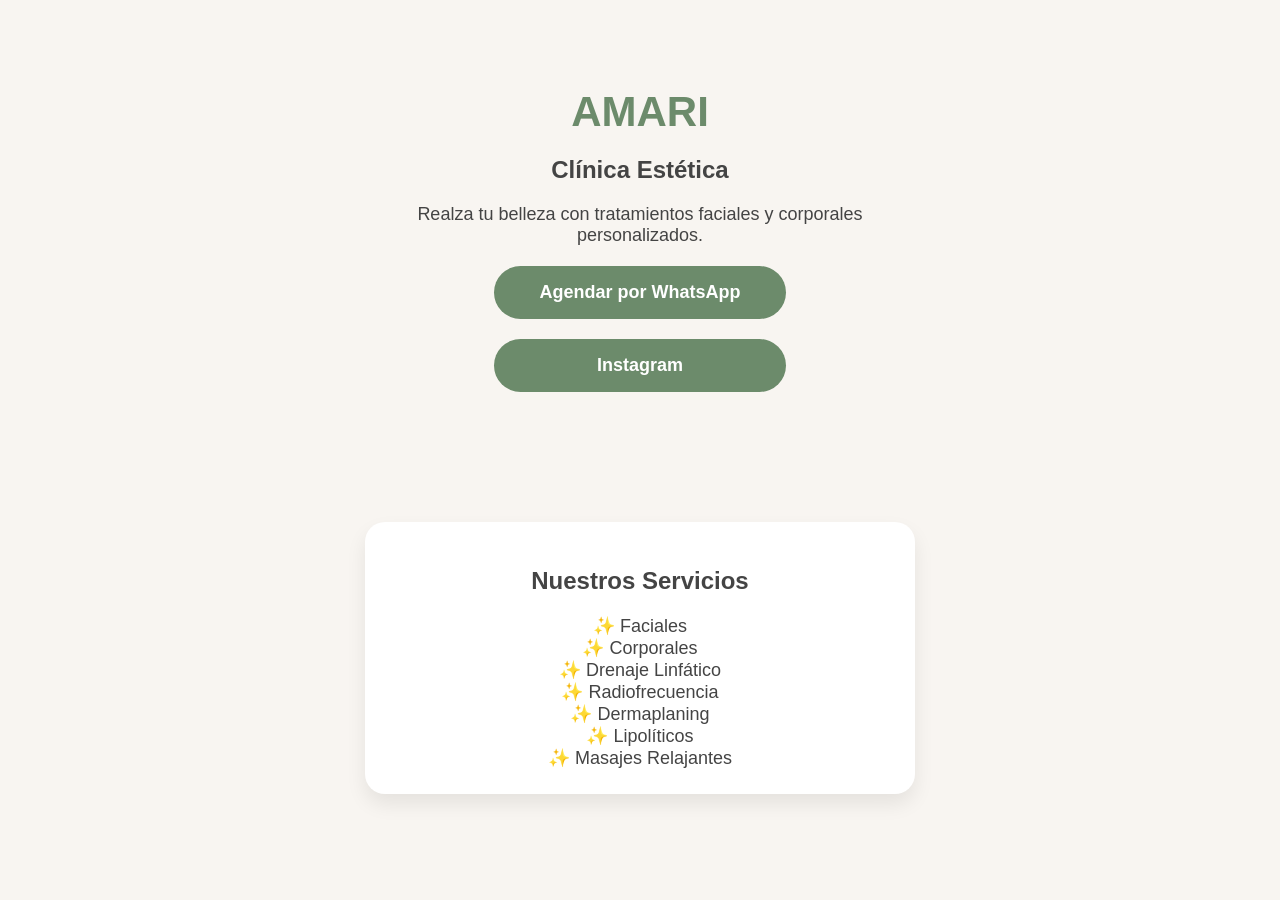
==== index.html @ 63d0fa8b "Update WhatsApp link in index.html" ====
<!DOCTYPE html>
<html lang="es">
<head>
<meta charset="UTF-8">
<meta name="viewport" content="width=device-width, initial-scale=1.0">
<title>AMARI Clínica Estética</title>

<style>
body{
    margin:0;
    font-family:Arial, Helvetica, sans-serif;
    background:#f8f5f1;
    color:#444;
    text-align:center;
}

header{
    padding:60px 20px;
}

h1{
    font-size:42px;
    margin-bottom:10px;
    color:#6c8b6b;
}

p{
    font-size:18px;
    max-width:500px;
    margin:auto;
}

.boton{
    display:block;
    width:260px;
    margin:20px auto;
    padding:16px;
    border-radius:50px;
    background:#6c8b6b;
    color:white;
    text-decoration:none;
    font-size:18px;
    font-weight:bold;
}

.boton:hover{
    background:#587358;
}

section{
    padding:50px 20px;
}

.tarjeta{
    background:white;
    max-width:500px;
    margin:auto;
    padding:25px;
    border-radius:20px;
    box-shadow:0 10px 20px rgba(0,0,0,.08);
}
</style>

</head>

<body>

<header>

<h1>AMARI</h1>

<h2>Clínica Estética</h2>

<p>
Realza tu belleza con tratamientos faciales y corporales personalizados.
</p>

<a class="boton" href="https://wa.me/50660685810">Agendar por WhatsApp</a>

<a class="boton" href="https://instagram.com/TUUSUARIO">Instagram</a>

</header>

<section>

<div class="tarjeta">

<h2>Nuestros Servicios</h2>

<p>✨ Faciales</p>

<p>✨ Corporales</p>

<p>✨ Drenaje Linfático</p>

<p>✨ Radiofrecuencia</p>

<p>✨ Dermaplaning</p>

<p>✨ Lipolíticos</p>

<p>✨ Masajes Relajantes</p>

</div>

</section>

</body>
</html>
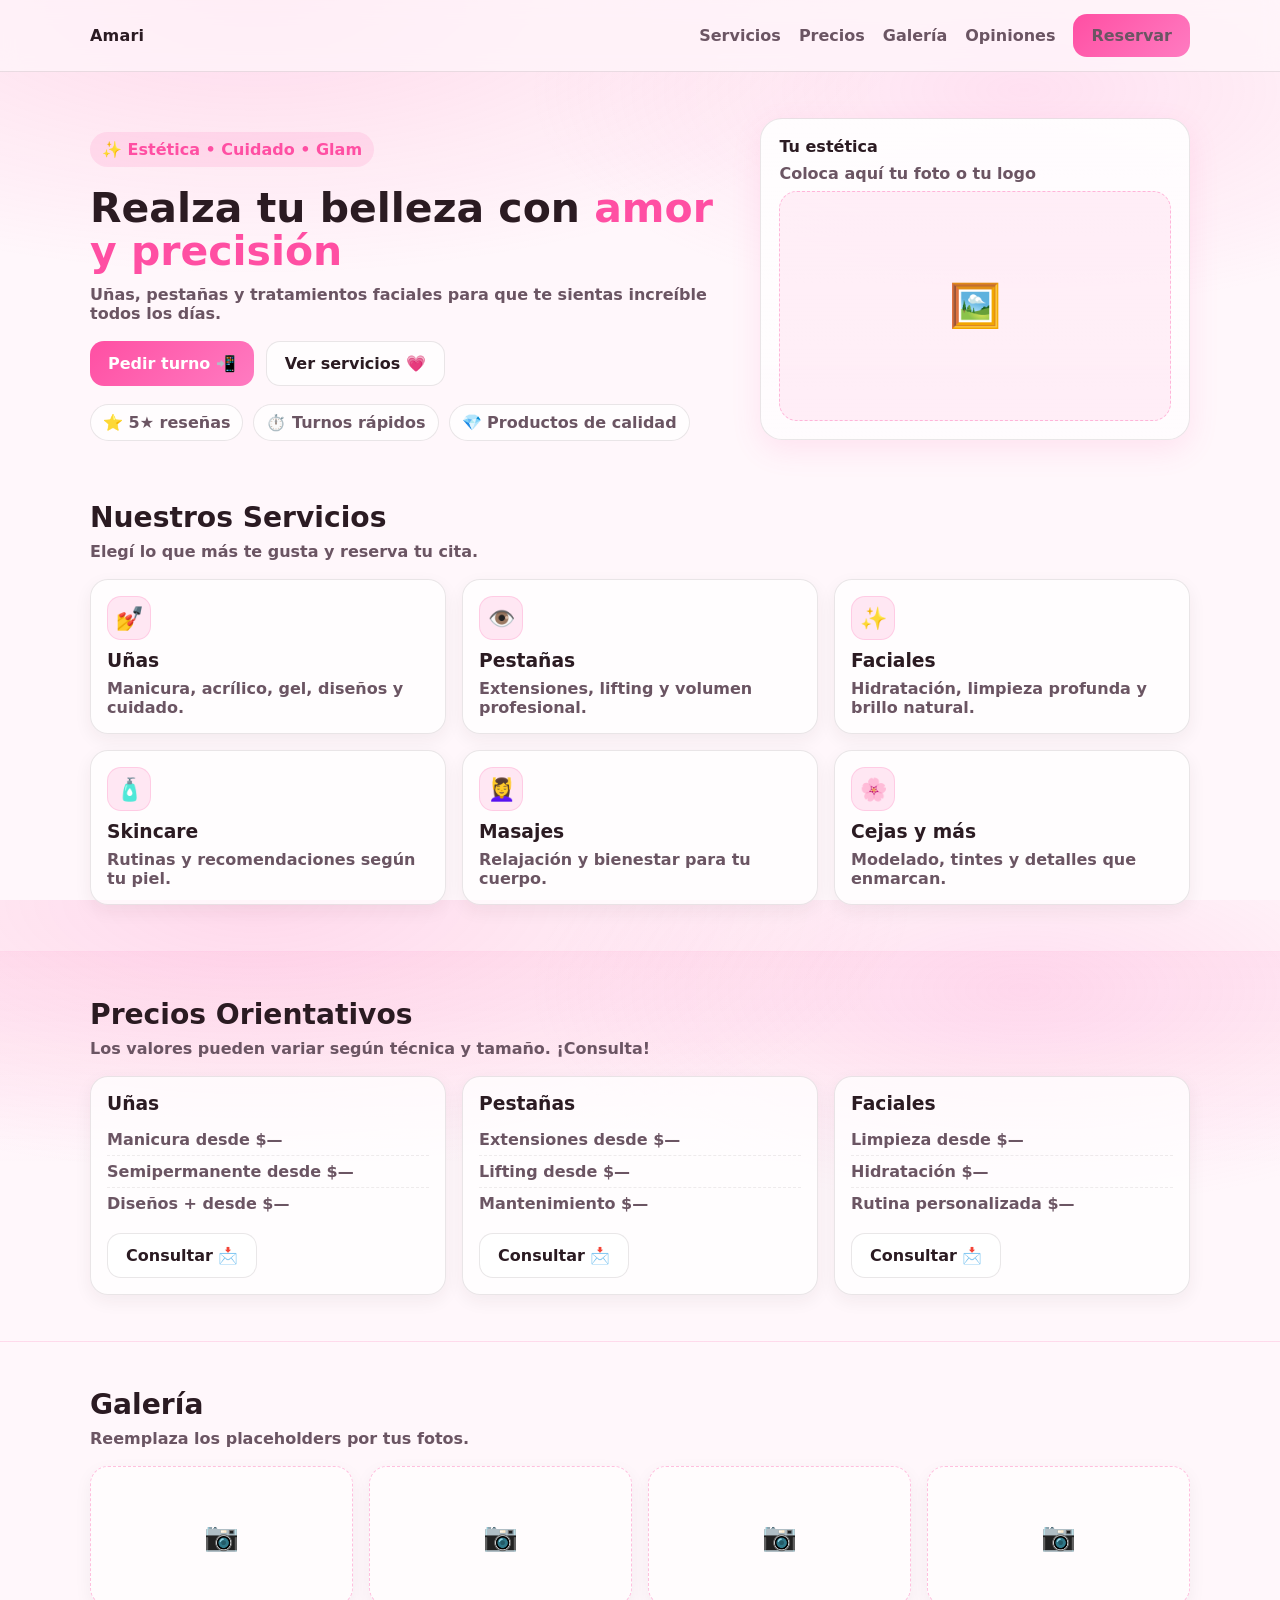
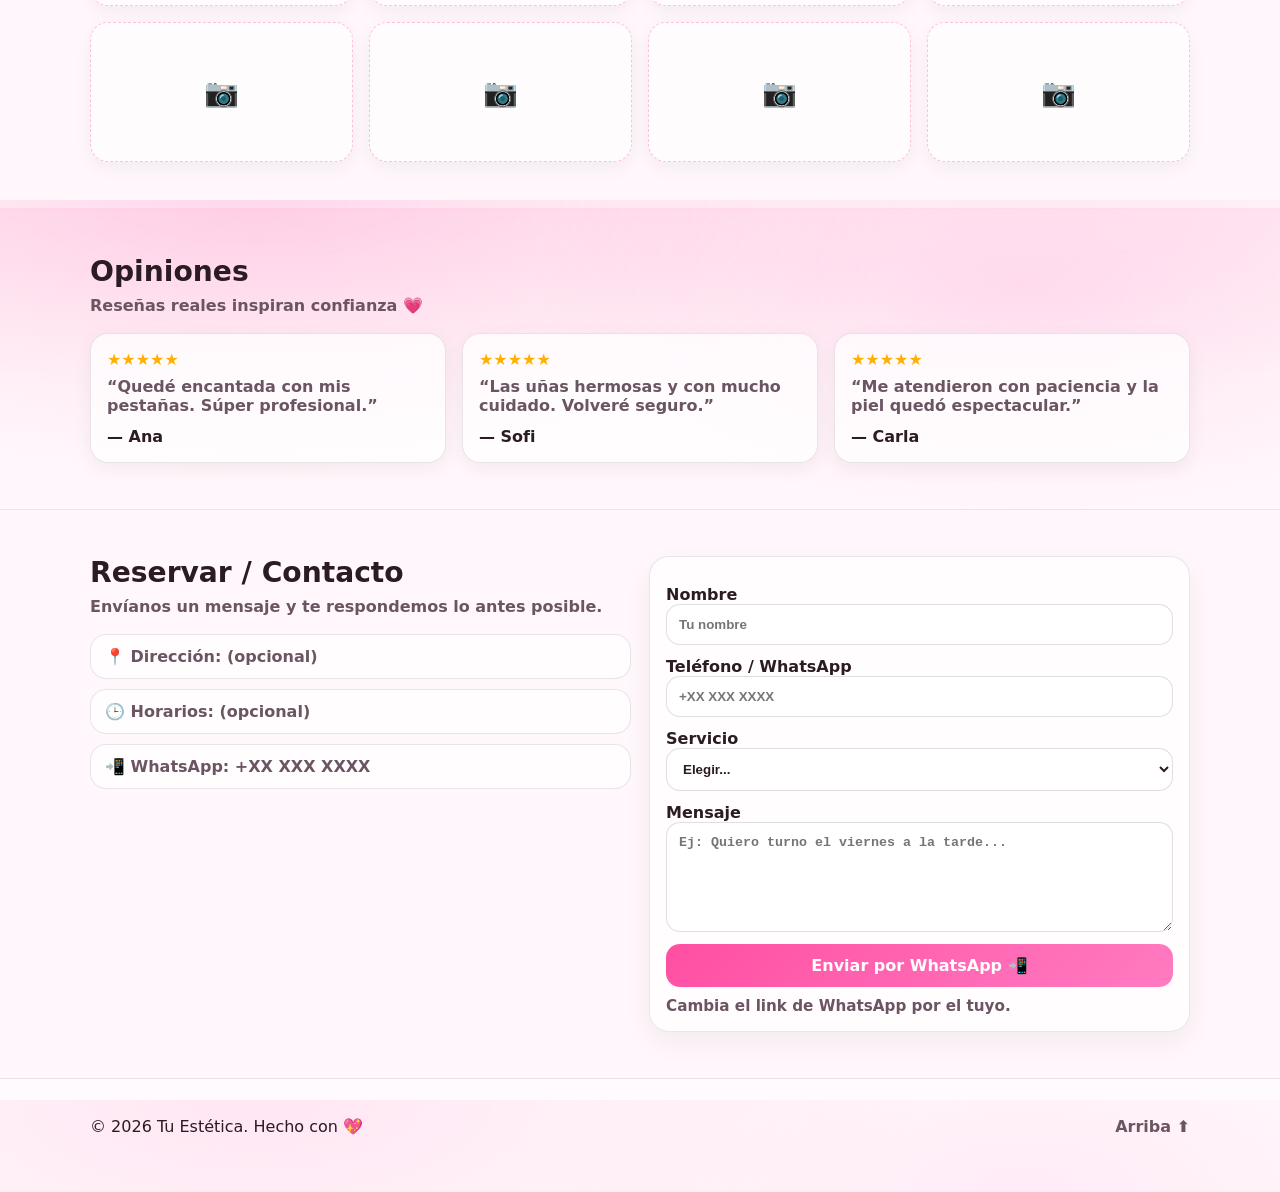
==== commit fd131f6c: "Update brand name and WhatsApp link in index.html" ====
--- a/index.html
+++ b/index.html
@@ -1,109 +1,292 @@
-<!DOCTYPE html>
+<!doctype html>
 <html lang="es">
-<head>
-<meta charset="UTF-8">
-<meta name="viewport" content="width=device-width, initial-scale=1.0">
-<title>AMARI Clínica Estética</title>
-
-<style>
-body{
-    margin:0;
-    font-family:Arial, Helvetica, sans-serif;
-    background:#f8f5f1;
-    color:#444;
-    text-align:center;
-}
-
-header{
-    padding:60px 20px;
-}
-
-h1{
-    font-size:42px;
-    margin-bottom:10px;
-    color:#6c8b6b;
-}
-
-p{
-    font-size:18px;
-    max-width:500px;
-    margin:auto;
-}
-
-.boton{
-    display:block;
-    width:260px;
-    margin:20px auto;
-    padding:16px;
-    border-radius:50px;
-    background:#6c8b6b;
-    color:white;
-    text-decoration:none;
-    font-size:18px;
-    font-weight:bold;
-}
-
-.boton:hover{
-    background:#587358;
-}
-
-section{
-    padding:50px 20px;
-}
-
-.tarjeta{
-    background:white;
-    max-width:500px;
-    margin:auto;
-    padding:25px;
-    border-radius:20px;
-    box-shadow:0 10px 20px rgba(0,0,0,.08);
-}
-</style>
-
-</head>
-
-<body>
-
-<header>
-
-<h1>AMARI</h1>
-
-<h2>Clínica Estética</h2>
-
-<p>
-Realza tu belleza con tratamientos faciales y corporales personalizados.
-</p>
-
-<a class="boton" href="https://wa.me/50660685810">Agendar por WhatsApp</a>
-
-<a class="boton" href="https://instagram.com/TUUSUARIO">Instagram</a>
-
-</header>
-
-<section>
-
-<div class="tarjeta">
-
-<h2>Nuestros Servicios</h2>
-
-<p>✨ Faciales</p>
-
-<p>✨ Corporales</p>
-
-<p>✨ Drenaje Linfático</p>
-
-<p>✨ Radiofrecuencia</p>
-
-<p>✨ Dermaplaning</p>
-
-<p>✨ Lipolíticos</p>
-
-<p>✨ Masajes Relajantes</p>
-
-</div>
-
-</section>
-
-</body>
+  <head>
+    <meta charset="utf-8" />
+    <meta name="viewport" content="width=device-width, initial-scale=1" />
+    <title>Tu Estética | Belleza y Cuidado</title>
+    <meta name="description" content="Servicios de estética: uñas, pestañas, facial y más. Reserva tu cita." />
+
+    <link rel="stylesheet" href="styles.css" />
+  </head>
+
+  <body>
+    <!-- 🔝 Navegación -->
+    <header class="header">
+      <div class="container header__inner">
+        <a class="brand" href="#inicio">Amari</a>
+
+        <nav class="nav">
+          <a href="#servicios">Servicios</a>
+          <a href="#precios">Precios</a>
+          <a href="#galeria">Galería</a>
+          <a href="#opiniones">Opiniones</a>
+          <a href="#contacto" class="btn btn--primary">Reservar</a>
+        </nav>
+
+        <button class="menu-btn" aria-label="Abrir menú" id="menuBtn">
+          ☰
+        </button>
+      </div>
+
+      <div class="mobile-nav" id="mobileNav">
+        <a href="#servicios">Servicios</a>
+        <a href="#precios">Precios</a>
+        <a href="#galeria">Galería</a>
+        <a href="#opiniones">Opiniones</a>
+        <a href="#contacto" class="btn btn--primary">Reservar</a>
+      </div>
+    </header>
+
+    <!-- 🏠 Hero -->
+    <main>
+      <section class="hero" id="inicio">
+        <div class="container hero__grid">
+          <div class="hero__content">
+            <p class="pill">✨ Estética • Cuidado • Glam</p>
+            <h1>
+              Realza tu belleza con
+              <span class="highlight">amor y precisión</span>
+            </h1>
+            <p class="hero__text">
+              Uñas, pestañas y tratamientos faciales para que te sientas increíble todos los días.
+            </p>
+
+            <div class="hero__actions">
+              <a class="btn btn--primary" href="#contacto">Pedir turno 📲</a>
+              <a class="btn btn--ghost" href="#servicios">Ver servicios 💗</a>
+            </div>
+
+            <div class="hero__badges">
+              <div class="badge">⭐ 5★ reseñas</div>
+              <div class="badge">⏱️ Turnos rápidos</div>
+              <div class="badge">💎 Productos de calidad</div>
+            </div>
+          </div>
+
+          <div class="hero__card" aria-label="Imagen de portada">
+            <div class="hero__cardInner">
+              <p class="hero__cardTitle">Tu estética</p>
+              <p class="hero__cardText">Coloca aquí tu foto o tu logo</p>
+              <div class="hero__cardPlaceholder">🖼️</div>
+            </div>
+          </div>
+        </div>
+      </section>
+
+      <!-- 💼 Servicios -->
+      <section class="section" id="servicios">
+        <div class="container">
+          <h2 class="section__title">Nuestros Servicios</h2>
+          <p class="section__subtitle">Elegí lo que más te gusta y reserva tu cita.</p>
+
+          <div class="grid grid--3">
+            <article class="service">
+              <div class="service__icon">💅</div>
+              <h3>Uñas</h3>
+              <p>Manicura, acrílico, gel, diseños y cuidado.</p>
+            </article>
+
+            <article class="service">
+              <div class="service__icon">👁️</div>
+              <h3>Pestañas</h3>
+              <p>Extensiones, lifting y volumen profesional.</p>
+            </article>
+
+            <article class="service">
+              <div class="service__icon">✨</div>
+              <h3>Faciales</h3>
+              <p>Hidratación, limpieza profunda y brillo natural.</p>
+            </article>
+
+            <article class="service">
+              <div class="service__icon">🧴</div>
+              <h3>Skincare</h3>
+              <p>Rutinas y recomendaciones según tu piel.</p>
+            </article>
+
+            <article class="service">
+              <div class="service__icon">💆‍♀️</div>
+              <h3>Masajes</h3>
+              <p>Relajación y bienestar para tu cuerpo.</p>
+            </article>
+
+            <article class="service">
+              <div class="service__icon">🌸</div>
+              <h3>Cejas y más</h3>
+              <p>Modelado, tintes y detalles que enmarcan.</p>
+            </article>
+          </div>
+        </div>
+      </section>
+
+      <!-- 💳 Precios -->
+      <section class="section section--soft" id="precios">
+        <div class="container">
+          <h2 class="section__title">Precios Orientativos</h2>
+          <p class="section__subtitle">Los valores pueden variar según técnica y tamaño. ¡Consulta!</p>
+
+          <div class="grid grid--3">
+            <div class="price-card">
+              <h3>Uñas</h3>
+              <ul>
+                <li>Manicura desde <b>$—</b></li>
+                <li>Semipermanente desde <b>$—</b></li>
+                <li>Diseños + desde <b>$—</b></li>
+              </ul>
+              <a class="btn btn--ghost" href="#contacto">Consultar 📩</a>
+            </div>
+
+            <div class="price-card">
+              <h3>Pestañas</h3>
+              <ul>
+                <li>Extensiones desde <b>$—</b></li>
+                <li>Lifting desde <b>$—</b></li>
+                <li>Mantenimiento <b>$—</b></li>
+              </ul>
+              <a class="btn btn--ghost" href="#contacto">Consultar 📩</a>
+            </div>
+
+            <div class="price-card">
+              <h3>Faciales</h3>
+              <ul>
+                <li>Limpieza desde <b>$—</b></li>
+                <li>Hidratación <b>$—</b></li>
+                <li>Rutina personalizada <b>$—</b></li>
+              </ul>
+              <a class="btn btn--ghost" href="#contacto">Consultar 📩</a>
+            </div>
+          </div>
+        </div>
+      </section>
+
+      <!-- 📷 Galería -->
+      <section class="section" id="galeria">
+        <div class="container">
+          <h2 class="section__title">Galería</h2>
+          <p class="section__subtitle">Reemplaza los placeholders por tus fotos.</p>
+
+          <div class="grid grid--4">
+            <div class="photo">📷</div>
+            <div class="photo">📷</div>
+            <div class="photo">📷</div>
+            <div class="photo">📷</div>
+            <div class="photo">📷</div>
+            <div class="photo">📷</div>
+            <div class="photo">📷</div>
+            <div class="photo">📷</div>
+          </div>
+        </div>
+      </section>
+
+      <!-- 💬 Opiniones -->
+      <section class="section section--soft" id="opiniones">
+        <div class="container">
+          <h2 class="section__title">Opiniones</h2>
+          <p class="section__subtitle">Reseñas reales inspiran confianza 💗</p>
+
+          <div class="grid grid--3">
+            <div class="review">
+              <p class="review__stars">★★★★★</p>
+              <p class="review__text">“Quedé encantada con mis pestañas. Súper profesional.”</p>
+              <p class="review__name">— Ana</p>
+            </div>
+            <div class="review">
+              <p class="review__stars">★★★★★</p>
+              <p class="review__text">“Las uñas hermosas y con mucho cuidado. Volveré seguro.”</p>
+              <p class="review__name">— Sofi</p>
+            </div>
+            <div class="review">
+              <p class="review__stars">★★★★★</p>
+              <p class="review__text">“Me atendieron con paciencia y la piel quedó espectacular.”</p>
+              <p class="review__name">— Carla</p>
+            </div>
+          </div>
+        </div>
+      </section>
+
+      <!-- 📞 Contacto -->
+      <section class="section" id="contacto">
+        <div class="container contact">
+          <div class="contact__copy">
+            <h2 class="section__title">Reservar / Contacto</h2>
+            <p class="section__subtitle">
+              Envíanos un mensaje y te respondemos lo antes posible.
+            </p>
+
+            <div class="contact__info">
+              <div class="info-item">📍 Dirección: (opcional)</div>
+              <div class="info-item">🕒 Horarios: (opcional)</div>
+              <div class="info-item">📲 WhatsApp: +XX XXX XXXX</div>
+            </div>
+          </div>
+
+          <form class="form" onsubmit="return false;">
+            <label>
+              Nombre
+              <input type="text" placeholder="Tu nombre" required />
+            </label>
+
+            <label>
+              Teléfono / WhatsApp
+              <input type="tel" placeholder="+XX XXX XXXX" required />
+            </label>
+
+            <label>
+              Servicio
+              <select required>
+                <option value="" selected disabled>Elegir...</option>
+                <option>Uñas</option>
+                <option>Pestañas</option>
+                <option>Faciales</option>
+                <option>Skincare</option>
+                <option>Masajes</option>
+                <option>Cejas y más</option>
+              </select>
+            </label>
+
+            <label>
+              Mensaje
+              <textarea rows="4" placeholder="Ej: Quiero turno el viernes a la tarde..."></textarea>
+            </label>
+
+            <a class="btn btn--primary btn--full" href="https://wa.me/50660685810">
+              Enviar por WhatsApp 📲
+            </a>
+
+            <p class="form__hint">Cambia el link de WhatsApp por el tuyo.</p>
+          </form>
+        </div>
+      </section>
+    </main>
+
+    <!-- 🔻 Footer -->
+    <footer class="footer">
+      <div class="container footer__inner">
+        <p>© <span id="year"></span> Tu Estética. Hecho con 💖</p>
+        <div class="footer__links">
+          <a href="#inicio">Arriba ⬆️</a>
+        </div>
+      </div>
+    </footer>
+
+    <script>
+      // Año actual
+      document.getElementById("year").textContent = new Date().getFullYear();
+
+      // Menú móvil
+      const menuBtn = document.getElementById("menuBtn");
+      const mobileNav = document.getElementById("mobileNav");
+
+      if (menuBtn && mobileNav) {
+        menuBtn.addEventListener("click", () => {
+          mobileNav.classList.toggle("mobile-nav--open");
+        });
+
+        // Cerrar al hacer clic en un enlace
+        mobileNav.querySelectorAll("a").forEach((a) => {
+          a.addEventListener("click", () => mobileNav.classList.remove("mobile-nav--open"));
+        });
+      }
+    </script>
+  </body>
 </html>
--- a/styles.css
+++ b/styles.css
@@ -0,0 +1,360 @@
+:root{
+  --bg: #fff7fb;
+  --card: #ffffff;
+  --text: #2b1b22;
+  --muted: #6b5563;
+
+  --primary: #ff4fa3;
+  --primary2:#ff7bc1;
+
+  --border: rgba(43,27,34,.10);
+  --shadow: 0 10px 30px rgba(255,79,163,.12);
+}
+
+*{ box-sizing: border-box; }
+html,body{ height: 100%; }
+body{
+  margin:0;
+  font-family: ui-sans-serif, system-ui, -apple-system, Segoe UI, Roboto, Arial, "Noto Sans";
+  background: radial-gradient(1200px 500px at 20% 0%, rgba(255,79,163,.18), transparent 55%),
+              radial-gradient(900px 400px at 80% 10%, rgba(255,123,193,.18), transparent 55%),
+              var(--bg);
+  color: var(--text);
+}
+
+.container{
+  width: min(1100px, 92%);
+  margin: 0 auto;
+}
+
+.header{
+  position: sticky;
+  top: 0;
+  z-index: 20;
+  backdrop-filter: blur(10px);
+  background: rgba(255,247,251,.7);
+  border-bottom: 1px solid var(--border);
+}
+.header__inner{
+  display:flex;
+  align-items:center;
+  justify-content:space-between;
+  padding: 14px 0;
+  gap: 12px;
+}
+.brand{
+  font-weight: 800;
+  letter-spacing: .2px;
+  text-decoration:none;
+  color: var(--text);
+}
+.nav{
+  display:flex;
+  align-items:center;
+  gap: 18px;
+}
+.nav a{
+  text-decoration:none;
+  color: var(--muted);
+  font-weight: 600;
+}
+.nav a:hover{ color: var(--text); }
+
+.menu-btn{
+  display:none;
+  border: 1px solid var(--border);
+  background: var(--card);
+  border-radius: 12px;
+  padding: 10px 12px;
+  cursor:pointer;
+}
+
+.mobile-nav{
+  display:none;
+  padding: 0 0 16px 0;
+}
+.mobile-nav a{
+  display:block;
+  padding: 12px 0;
+  color: var(--muted);
+  text-decoration:none;
+  font-weight: 700;
+}
+.mobile-nav--open{ display:block; }
+
+.hero{
+  padding: 44px 0 14px 0;
+}
+.hero__grid{
+  display:grid;
+  grid-template-columns: 1.2fr .8fr;
+  gap: 26px;
+  align-items: center;
+}
+.pill{
+  display:inline-block;
+  padding: 8px 12px;
+  border-radius: 999px;
+  background: rgba(255,79,163,.12);
+  color: var(--primary);
+  font-weight: 800;
+  margin-bottom: 10px;
+}
+.highlight{
+  color: var(--primary);
+}
+.hero h1{
+  margin: 10px 0 12px;
+  font-size: clamp(2rem, 3.2vw, 3.2rem);
+  line-height: 1.05;
+}
+.hero__text{
+  color: var(--muted);
+  margin: 0 0 18px;
+  font-weight: 600;
+}
+.hero__actions{
+  display:flex;
+  gap: 12px;
+  flex-wrap: wrap;
+  margin-bottom: 18px;
+}
+.hero__badges{
+  display:flex;
+  gap: 10px;
+  flex-wrap: wrap;
+}
+.badge{
+  background: rgba(255,255,255,.7);
+  border: 1px solid var(--border);
+  border-radius: 999px;
+  padding: 8px 12px;
+  font-weight: 700;
+  color: var(--muted);
+}
+
+.hero__card{
+  background: linear-gradient(180deg, rgba(255,255,255,.9), rgba(255,255,255,.6));
+  border: 1px solid var(--border);
+  border-radius: 22px;
+  box-shadow: var(--shadow);
+  overflow:hidden;
+}
+.hero__cardInner{
+  padding: 18px;
+  min-height: 320px;
+  display:flex;
+  flex-direction: column;
+  justify-content: space-between;
+}
+.hero__cardTitle{
+  font-weight: 900;
+  margin:0;
+}
+.hero__cardText{
+  color: var(--muted);
+  font-weight: 700;
+  margin: 8px 0;
+}
+.hero__cardPlaceholder{
+  display:flex;
+  align-items:center;
+  justify-content:center;
+  flex:1;
+  border-radius: 18px;
+  border: 1px dashed rgba(255,79,163,.35);
+  background: rgba(255,79,163,.08);
+  font-size: 42px;
+}
+
+.section{
+  padding: 46px 0;
+}
+.section__title{
+  font-size: clamp(1.6rem, 2.2vw, 2.1rem);
+  margin: 0;
+}
+.section__subtitle{
+  margin: 8px 0 18px;
+  color: var(--muted);
+  font-weight: 700;
+}
+
+.section--soft{
+  background: linear-gradient(180deg, rgba(255,79,163,.08), transparent 55%);
+  border-top: 1px solid rgba(255,79,163,.10);
+  border-bottom: 1px solid rgba(255,79,163,.10);
+}
+
+.grid{
+  display:grid;
+  gap: 16px;
+}
+.grid--3{ grid-template-columns: repeat(3, 1fr); }
+.grid--4{ grid-template-columns: repeat(4, 1fr); }
+
+.service, .price-card, .review{
+  background: rgba(255,255,255,.75);
+  border: 1px solid var(--border);
+  border-radius: 18px;
+  padding: 16px;
+  box-shadow: 0 6px 18px rgba(43,27,34,.06);
+}
+
+.service__icon{
+  width: 44px;
+  height: 44px;
+  display:flex;
+  align-items:center;
+  justify-content:center;
+  background: rgba(255,79,163,.12);
+  border: 1px solid rgba(255,79,163,.18);
+  border-radius: 14px;
+  font-size: 22px;
+  margin-bottom: 10px;
+}
+.service h3{ margin: 0 0 8px; }
+.service p{ margin:0; color: var(--muted); font-weight: 650; }
+
+.price-card h3{ margin: 0 0 10px; }
+.price-card ul{
+  list-style:none;
+  padding:0;
+  margin: 0 0 14px;
+  color: var(--muted);
+  font-weight: 700;
+}
+.price-card li{ padding: 6px 0; border-bottom: 1px dashed rgba(43,27,34,.08); }
+.price-card li:last-child{ border-bottom:none; }
+
+.photo{
+  height: 140px;
+  border-radius: 18px;
+  border: 1px dashed rgba(255,79,163,.35);
+  background: rgba(255,255,255,.6);
+  display:flex;
+  align-items:center;
+  justify-content:center;
+  font-size: 28px;
+  box-shadow: 0 6px 18px rgba(43,27,34,.05);
+}
+
+.review__stars{ margin:0 0 8px; color: #ffb000; font-weight: 900; }
+.review__text{ margin:0 0 12px; color: var(--muted); font-weight: 700; }
+.review__name{ margin:0; font-weight: 900; }
+
+.btn{
+  display:inline-flex;
+  align-items:center;
+  justify-content:center;
+  gap: 10px;
+  padding: 12px 18px;
+  border-radius: 14px;
+  text-decoration:none;
+  font-weight: 900;
+  border: 1px solid var(--border);
+}
+.btn--primary{
+  background: linear-gradient(135deg, var(--primary), var(--primary2));
+  color: white;
+  border: none;
+}
+.btn--ghost{
+  background: rgba(255,255,255,.75);
+  color: var(--text);
+}
+.btn:hover{ transform: translateY(-1px); }
+
+.btn--full{
+  width: 100%;
+}
+
+.contact{
+  display:grid;
+  grid-template-columns: 1fr 1fr;
+  gap: 18px;
+  align-items: start;
+}
+.contact__info{
+  margin-top: 14px;
+  display:grid;
+  gap: 10px;
+}
+.info-item{
+  padding: 12px 14px;
+  border-radius: 16px;
+  background: rgba(255,255,255,.7);
+  border: 1px solid var(--border);
+  color: var(--muted);
+  font-weight: 700;
+}
+
+.form{
+  background: rgba(255,255,255,.78);
+  border: 1px solid var(--border);
+  border-radius: 20px;
+  padding: 16px;
+  box-shadow: 0 10px 28px rgba(43,27,34,.06);
+}
+label{
+  display:block;
+  font-weight: 900;
+  margin: 12px 0 8px;
+  color: var(--text);
+}
+input, select, textarea{
+  width: 100%;
+  padding: 12px 12px;
+  border-radius: 14px;
+  border: 1px solid rgba(43,27,34,.14);
+  background: rgba(255,255,255,.9);
+  outline: none;
+  font-weight: 700;
+  color: var(--text);
+}
+textarea{ resize: vertical; min-height: 110px; }
+
+.form__hint{
+  margin: 10px 0 0;
+  color: var(--muted);
+  font-weight: 700;
+  font-size: .95rem;
+}
+
+.footer{
+  padding: 22px 0 40px;
+  border-top: 1px solid var(--border);
+  background: rgba(255,255,255,.35);
+}
+.footer__inner{
+  display:flex;
+  align-items:center;
+  justify-content:space-between;
+  gap: 14px;
+  flex-wrap: wrap;
+}
+.footer__links a{
+  color: var(--muted);
+  text-decoration:none;
+  font-weight: 800;
+}
+.footer__links a:hover{ color: var(--text); }
+
+@media (max-width: 900px){
+  .hero__grid{ grid-template-columns: 1fr; }
+  .grid--3{ grid-template-columns: 1fr; }
+  .grid--4{ grid-template-columns: 1fr 1fr; }
+  .contact{ grid-template-columns: 1fr; }
+}
+
+@media (max-width: 760px){
+  .nav{ display:none; }
+  .menu-btn{ display:inline-flex; }
+  .mobile-nav{
+    display:none;
+  }
+  .mobile-nav--open{
+    display:block;
+    padding-bottom: 18px;
+  }
+}
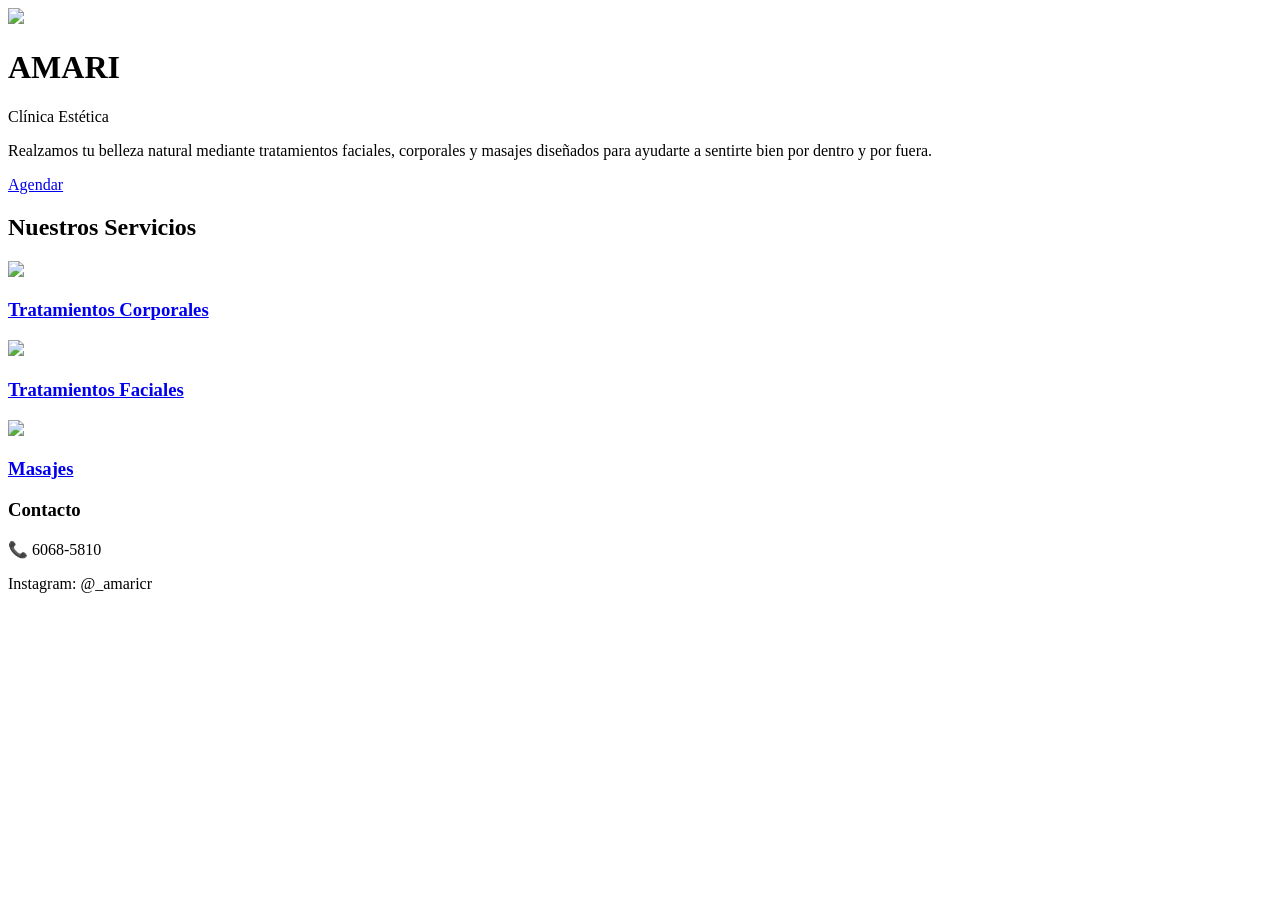
==== commit 9f88c0e2: "Refactor index.html for improved structure and content" ====
--- a/index.html
+++ b/index.html
@@ -1,292 +1,86 @@
-<!doctype html>
+<!DOCTYPE html>
 <html lang="es">
-  <head>
-    <meta charset="utf-8" />
-    <meta name="viewport" content="width=device-width, initial-scale=1" />
-    <title>Tu Estética | Belleza y Cuidado</title>
-    <meta name="description" content="Servicios de estética: uñas, pestañas, facial y más. Reserva tu cita." />
+<head>
 
-    <link rel="stylesheet" href="styles.css" />
-  </head>
+<meta charset="UTF-8">
+<meta name="viewport" content="width=device-width, initial-scale=1.0">
 
-  <body>
-    <!-- 🔝 Navegación -->
-    <header class="header">
-      <div class="container header__inner">
-        <a class="brand" href="#inicio">Amari</a>
+<title>AMARI Clínica Estética</title>
 
-        <nav class="nav">
-          <a href="#servicios">Servicios</a>
-          <a href="#precios">Precios</a>
-          <a href="#galeria">Galería</a>
-          <a href="#opiniones">Opiniones</a>
-          <a href="#contacto" class="btn btn--primary">Reservar</a>
-        </nav>
+<link rel="stylesheet" href="style.css">
 
-        <button class="menu-btn" aria-label="Abrir menú" id="menuBtn">
-          ☰
-        </button>
-      </div>
+</head>
 
-      <div class="mobile-nav" id="mobileNav">
-        <a href="#servicios">Servicios</a>
-        <a href="#precios">Precios</a>
-        <a href="#galeria">Galería</a>
-        <a href="#opiniones">Opiniones</a>
-        <a href="#contacto" class="btn btn--primary">Reservar</a>
-      </div>
-    </header>
+<body>
 
-    <!-- 🏠 Hero -->
-    <main>
-      <section class="hero" id="inicio">
-        <div class="container hero__grid">
-          <div class="hero__content">
-            <p class="pill">✨ Estética • Cuidado • Glam</p>
-            <h1>
-              Realza tu belleza con
-              <span class="highlight">amor y precisión</span>
-            </h1>
-            <p class="hero__text">
-              Uñas, pestañas y tratamientos faciales para que te sientas increíble todos los días.
-            </p>
+<header>
 
-            <div class="hero__actions">
-              <a class="btn btn--primary" href="#contacto">Pedir turno 📲</a>
-              <a class="btn btn--ghost" href="#servicios">Ver servicios 💗</a>
-            </div>
+<img src="logo.png" class="logo">
 
-            <div class="hero__badges">
-              <div class="badge">⭐ 5★ reseñas</div>
-              <div class="badge">⏱️ Turnos rápidos</div>
-              <div class="badge">💎 Productos de calidad</div>
-            </div>
-          </div>
+<h1>AMARI</h1>
 
-          <div class="hero__card" aria-label="Imagen de portada">
-            <div class="hero__cardInner">
-              <p class="hero__cardTitle">Tu estética</p>
-              <p class="hero__cardText">Coloca aquí tu foto o tu logo</p>
-              <div class="hero__cardPlaceholder">🖼️</div>
-            </div>
-          </div>
-        </div>
-      </section>
+<p class="subtitulo">Clínica Estética</p>
 
-      <!-- 💼 Servicios -->
-      <section class="section" id="servicios">
-        <div class="container">
-          <h2 class="section__title">Nuestros Servicios</h2>
-          <p class="section__subtitle">Elegí lo que más te gusta y reserva tu cita.</p>
+<p class="descripcion">
 
-          <div class="grid grid--3">
-            <article class="service">
-              <div class="service__icon">💅</div>
-              <h3>Uñas</h3>
-              <p>Manicura, acrílico, gel, diseños y cuidado.</p>
-            </article>
+Realzamos tu belleza natural mediante tratamientos faciales,
+corporales y masajes diseñados para ayudarte a sentirte bien por
+dentro y por fuera.
 
-            <article class="service">
-              <div class="service__icon">👁️</div>
-              <h3>Pestañas</h3>
-              <p>Extensiones, lifting y volumen profesional.</p>
-            </article>
+</p>
 
-            <article class="service">
-              <div class="service__icon">✨</div>
-              <h3>Faciales</h3>
-              <p>Hidratación, limpieza profunda y brillo natural.</p>
-            </article>
+<a href="https://wa.me/50660685810?text=Hola,%20me%20gustaría%20más%20información"
+class="boton">
 
-            <article class="service">
-              <div class="service__icon">🧴</div>
-              <h3>Skincare</h3>
-              <p>Rutinas y recomendaciones según tu piel.</p>
-            </article>
+Agendar
 
-            <article class="service">
-              <div class="service__icon">💆‍♀️</div>
-              <h3>Masajes</h3>
-              <p>Relajación y bienestar para tu cuerpo.</p>
-            </article>
+</a>
 
-            <article class="service">
-              <div class="service__icon">🌸</div>
-              <h3>Cejas y más</h3>
-              <p>Modelado, tintes y detalles que enmarcan.</p>
-            </article>
-          </div>
-        </div>
-      </section>
+</header>
 
-      <!-- 💳 Precios -->
-      <section class="section section--soft" id="precios">
-        <div class="container">
-          <h2 class="section__title">Precios Orientativos</h2>
-          <p class="section__subtitle">Los valores pueden variar según técnica y tamaño. ¡Consulta!</p>
+<section class="servicios">
 
-          <div class="grid grid--3">
-            <div class="price-card">
-              <h3>Uñas</h3>
-              <ul>
-                <li>Manicura desde <b>$—</b></li>
-                <li>Semipermanente desde <b>$—</b></li>
-                <li>Diseños + desde <b>$—</b></li>
-              </ul>
-              <a class="btn btn--ghost" href="#contacto">Consultar 📩</a>
-            </div>
+<h2>Nuestros Servicios</h2>
 
-            <div class="price-card">
-              <h3>Pestañas</h3>
-              <ul>
-                <li>Extensiones desde <b>$—</b></li>
-                <li>Lifting desde <b>$—</b></li>
-                <li>Mantenimiento <b>$—</b></li>
-              </ul>
-              <a class="btn btn--ghost" href="#contacto">Consultar 📩</a>
-            </div>
+<div class="cards">
 
-            <div class="price-card">
-              <h3>Faciales</h3>
-              <ul>
-                <li>Limpieza desde <b>$—</b></li>
-                <li>Hidratación <b>$—</b></li>
-                <li>Rutina personalizada <b>$—</b></li>
-              </ul>
-              <a class="btn btn--ghost" href="#contacto">Consultar 📩</a>
-            </div>
-          </div>
-        </div>
-      </section>
+<a href="corporales.html" class="card">
 
-      <!-- 📷 Galería -->
-      <section class="section" id="galeria">
-        <div class="container">
-          <h2 class="section__title">Galería</h2>
-          <p class="section__subtitle">Reemplaza los placeholders por tus fotos.</p>
+<img src="corporales.jpg">
 
-          <div class="grid grid--4">
-            <div class="photo">📷</div>
-            <div class="photo">📷</div>
-            <div class="photo">📷</div>
-            <div class="photo">📷</div>
-            <div class="photo">📷</div>
-            <div class="photo">📷</div>
-            <div class="photo">📷</div>
-            <div class="photo">📷</div>
-          </div>
-        </div>
-      </section>
+<h3>Tratamientos Corporales</h3>
 
-      <!-- 💬 Opiniones -->
-      <section class="section section--soft" id="opiniones">
-        <div class="container">
-          <h2 class="section__title">Opiniones</h2>
-          <p class="section__subtitle">Reseñas reales inspiran confianza 💗</p>
+</a>
 
-          <div class="grid grid--3">
-            <div class="review">
-              <p class="review__stars">★★★★★</p>
-              <p class="review__text">“Quedé encantada con mis pestañas. Súper profesional.”</p>
-              <p class="review__name">— Ana</p>
-            </div>
-            <div class="review">
-              <p class="review__stars">★★★★★</p>
-              <p class="review__text">“Las uñas hermosas y con mucho cuidado. Volveré seguro.”</p>
-              <p class="review__name">— Sofi</p>
-            </div>
-            <div class="review">
-              <p class="review__stars">★★★★★</p>
-              <p class="review__text">“Me atendieron con paciencia y la piel quedó espectacular.”</p>
-              <p class="review__name">— Carla</p>
-            </div>
-          </div>
-        </div>
-      </section>
+<a href="faciales.html" class="card">
 
-      <!-- 📞 Contacto -->
-      <section class="section" id="contacto">
-        <div class="container contact">
-          <div class="contact__copy">
-            <h2 class="section__title">Reservar / Contacto</h2>
-            <p class="section__subtitle">
-              Envíanos un mensaje y te respondemos lo antes posible.
-            </p>
+<img src="faciales.jpg">
 
-            <div class="contact__info">
-              <div class="info-item">📍 Dirección: (opcional)</div>
-              <div class="info-item">🕒 Horarios: (opcional)</div>
-              <div class="info-item">📲 WhatsApp: +XX XXX XXXX</div>
-            </div>
-          </div>
+<h3>Tratamientos Faciales</h3>
 
-          <form class="form" onsubmit="return false;">
-            <label>
-              Nombre
-              <input type="text" placeholder="Tu nombre" required />
-            </label>
+</a>
 
-            <label>
-              Teléfono / WhatsApp
-              <input type="tel" placeholder="+XX XXX XXXX" required />
-            </label>
+<a href="masajes.html" class="card">
 
-            <label>
-              Servicio
-              <select required>
-                <option value="" selected disabled>Elegir...</option>
-                <option>Uñas</option>
-                <option>Pestañas</option>
-                <option>Faciales</option>
-                <option>Skincare</option>
-                <option>Masajes</option>
-                <option>Cejas y más</option>
-              </select>
-            </label>
+<img src="masajes.jpg">
 
-            <label>
-              Mensaje
-              <textarea rows="4" placeholder="Ej: Quiero turno el viernes a la tarde..."></textarea>
-            </label>
+<h3>Masajes</h3>
 
-            <a class="btn btn--primary btn--full" href="https://wa.me/50660685810">
-              Enviar por WhatsApp 📲
-            </a>
+</a>
 
-            <p class="form__hint">Cambia el link de WhatsApp por el tuyo.</p>
-          </form>
-        </div>
-      </section>
-    </main>
+</div>
 
-    <!-- 🔻 Footer -->
-    <footer class="footer">
-      <div class="container footer__inner">
-        <p>© <span id="year"></span> Tu Estética. Hecho con 💖</p>
-        <div class="footer__links">
-          <a href="#inicio">Arriba ⬆️</a>
-        </div>
-      </div>
-    </footer>
+</section>
 
-    <script>
-      // Año actual
-      document.getElementById("year").textContent = new Date().getFullYear();
+<footer>
 
-      // Menú móvil
-      const menuBtn = document.getElementById("menuBtn");
-      const mobileNav = document.getElementById("mobileNav");
+<h3>Contacto</h3>
 
-      if (menuBtn && mobileNav) {
-        menuBtn.addEventListener("click", () => {
-          mobileNav.classList.toggle("mobile-nav--open");
-        });
+<p>📞 6068-5810</p>
 
-        // Cerrar al hacer clic en un enlace
-        mobileNav.querySelectorAll("a").forEach((a) => {
-          a.addEventListener("click", () => mobileNav.classList.remove("mobile-nav--open"));
-        });
-      }
-    </script>
-  </body>
+<p>Instagram: @_amaricr</p>
+
+</footer>
+
+</body>
 </html>
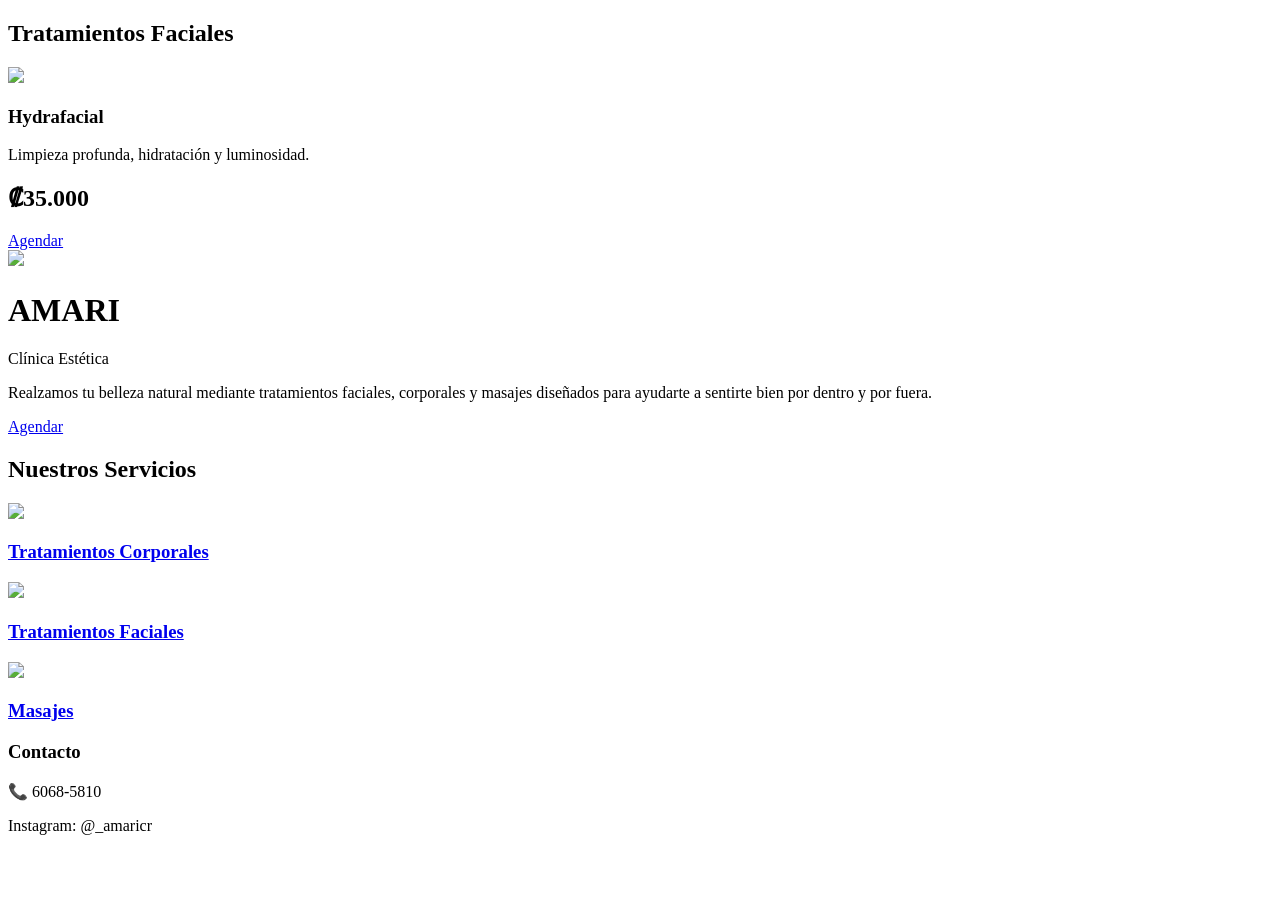
==== commit 07ba7eda: "Update index.html with facial treatments section Added content for facial treatments section includi" ====
--- a/index.html
+++ b/index.html
@@ -9,7 +9,55 @@
 
 <link rel="stylesheet" href="style.css">
 
+</head><!DOCTYPE html>
+
+<html lang="es">
+
+<head>
+
+<meta charset="UTF-8">
+
+<link rel="stylesheet" href="style.css">
+
+<title>Faciales</title>
+
 </head>
+
+<body>
+
+<section class="servicios">
+
+<h1>Tratamientos Faciales</h1>
+
+<div class="cards">
+
+<div class="card">
+
+<img src="hydrafacial.jpg">
+
+<h3>Hydrafacial</h3>
+
+<p>Limpieza profunda, hidratación y luminosidad.</p>
+
+<h2>₡35.000</h2>
+
+<a class="boton"
+
+href="https://wa.me/50660685810?text=Hola,%20me%20gustaría%20más%20información%20sobre%20Hydrafacial">
+
+Agendar
+
+</a>
+
+</div>
+
+</div>
+
+</section>
+
+</body>
+
+</html>
 
 <body>
 
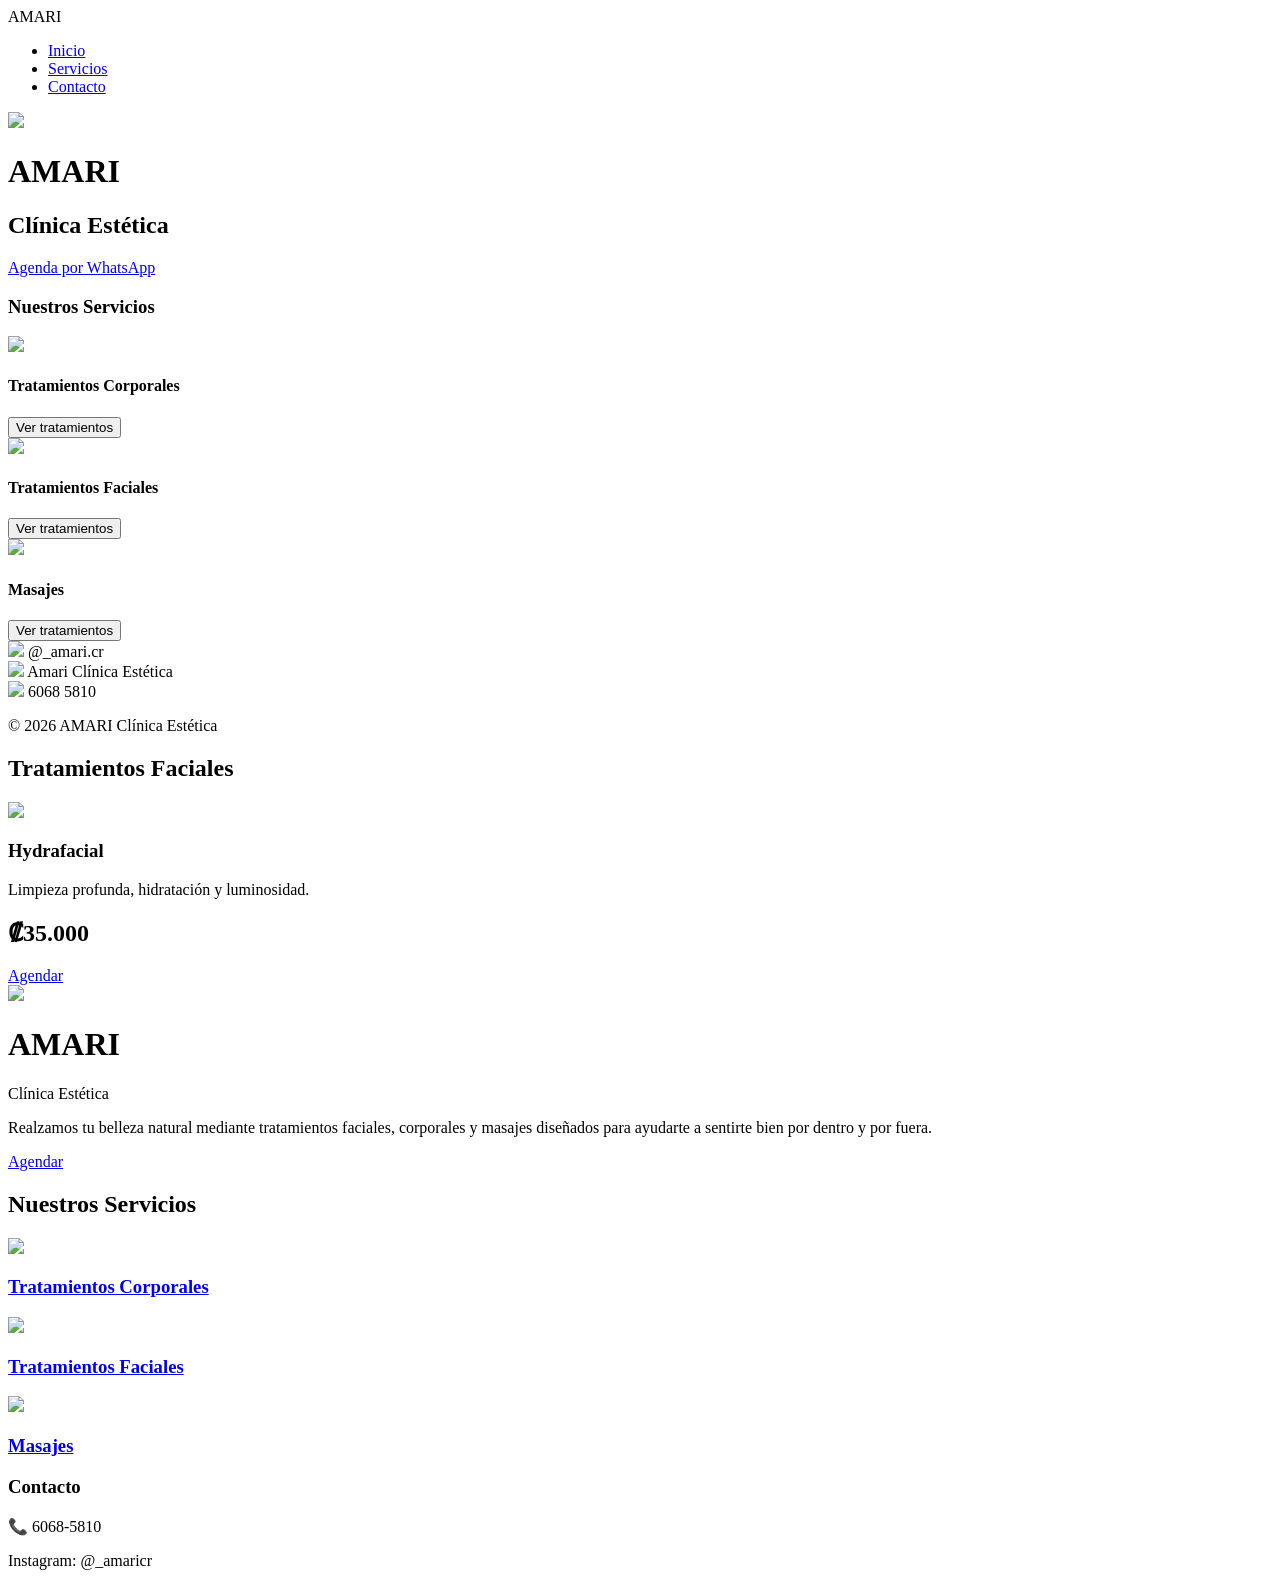
==== commit 849924f7: "Update index.html" ====
--- a/index.html
+++ b/index.html
@@ -8,7 +8,201 @@
 <title>AMARI Clínica Estética</title>
 
 <link rel="stylesheet" href="style.css">
-
+<!DOCTYPE html>
+<html lang="es">
+
+<head>
+    <meta charset="UTF-8">
+    <meta name="viewport" content="width=device-width, initial-scale=1.0">
+
+    <title>AMARI Clínica Estética</title>
+
+    <link rel="stylesheet" href="style.css">
+
+    <!-- Tipografías -->
+    <link rel="preconnect" href="https://fonts.googleapis.com">
+
+    <link rel="preconnect" href="https://fonts.gstatic.com" crossorigin>
+
+    <link href="https://fonts.googleapis.com/css2?family=Cormorant+Garamond:wght@300;400;500;600;700&family=Poppins:wght@300;400;500&display=swap" rel="stylesheet">
+
+</head>
+
+<body>
+
+<!-- ================= NAVBAR ================= -->
+
+<nav>
+
+    <div class="logo-nav">
+
+        AMARI
+
+    </div>
+
+    <ul>
+
+        <li><a href="#">Inicio</a></li>
+
+        <li><a href="#servicios">Servicios</a></li>
+
+        <li><a href="#contacto">Contacto</a></li>
+
+    </ul>
+
+</nav>
+
+<!-- ================= HERO ================= -->
+
+<header>
+
+<div class="hero">
+
+<img src="img/logo.png" class="logo">
+
+<h1>AMARI</h1>
+
+<h2>Clínica Estética</h2>
+
+<p id="typing"></p>
+
+<a class="boton"
+href="https://wa.me/50660685810?text=Hola,%20me%20gustaría%20más%20información%20sobre%20los%20tratamientos%20de%20AMARI%20Clínica%20Estética."
+target="_blank">
+
+Agenda por WhatsApp
+
+</a>
+
+</div>
+
+</header>
+
+<!-- ================= SERVICIOS ================= -->
+
+<section id="servicios">
+
+<h3>
+
+Nuestros Servicios
+
+</h3>
+
+<!-- Corporales -->
+
+<div class="servicio">
+
+<img src="img/corporales.jpg">
+
+<div class="texto">
+
+<h4>Tratamientos Corporales</h4>
+
+<a href="corporales.html">
+
+<button>
+
+Ver tratamientos
+
+</button>
+
+</a>
+
+</div>
+
+</div>
+
+<!-- Faciales -->
+
+<div class="servicio">
+
+<img src="img/faciales.jpg">
+
+<div class="texto">
+
+<h4>Tratamientos Faciales</h4>
+
+<a href="faciales.html">
+
+<button>
+
+Ver tratamientos
+
+</button>
+
+</a>
+
+</div>
+
+</div>
+
+<!-- Masajes -->
+
+<div class="servicio">
+
+<img src="img/masajes.jpg">
+
+<div class="texto">
+
+<h4>Masajes</h4>
+
+<a href="masajes.html">
+
+<button>
+
+Ver tratamientos
+
+</button>
+
+</a>
+
+</div>
+
+</div>
+
+</section>
+
+<!-- ================= FOOTER ================= -->
+
+<footer id="contacto">
+
+<div class="red">
+
+<img src="img/instagram.png">
+
+<span>@_amari.cr</span>
+
+</div>
+
+<div class="red">
+
+<img src="img/facebook.png">
+
+<span>Amari Clínica Estética</span>
+
+</div>
+
+<div class="red">
+
+<img src="img/whatsapp.png">
+
+<span>6068 5810</span>
+
+</div>
+
+<p class="copyright">
+
+© 2026 AMARI Clínica Estética
+
+</p>
+
+</footer>
+
+<script src="script.js"></script>
+
+</body>
+
+</html>
 </head><!DOCTYPE html>
 
 <html lang="es">
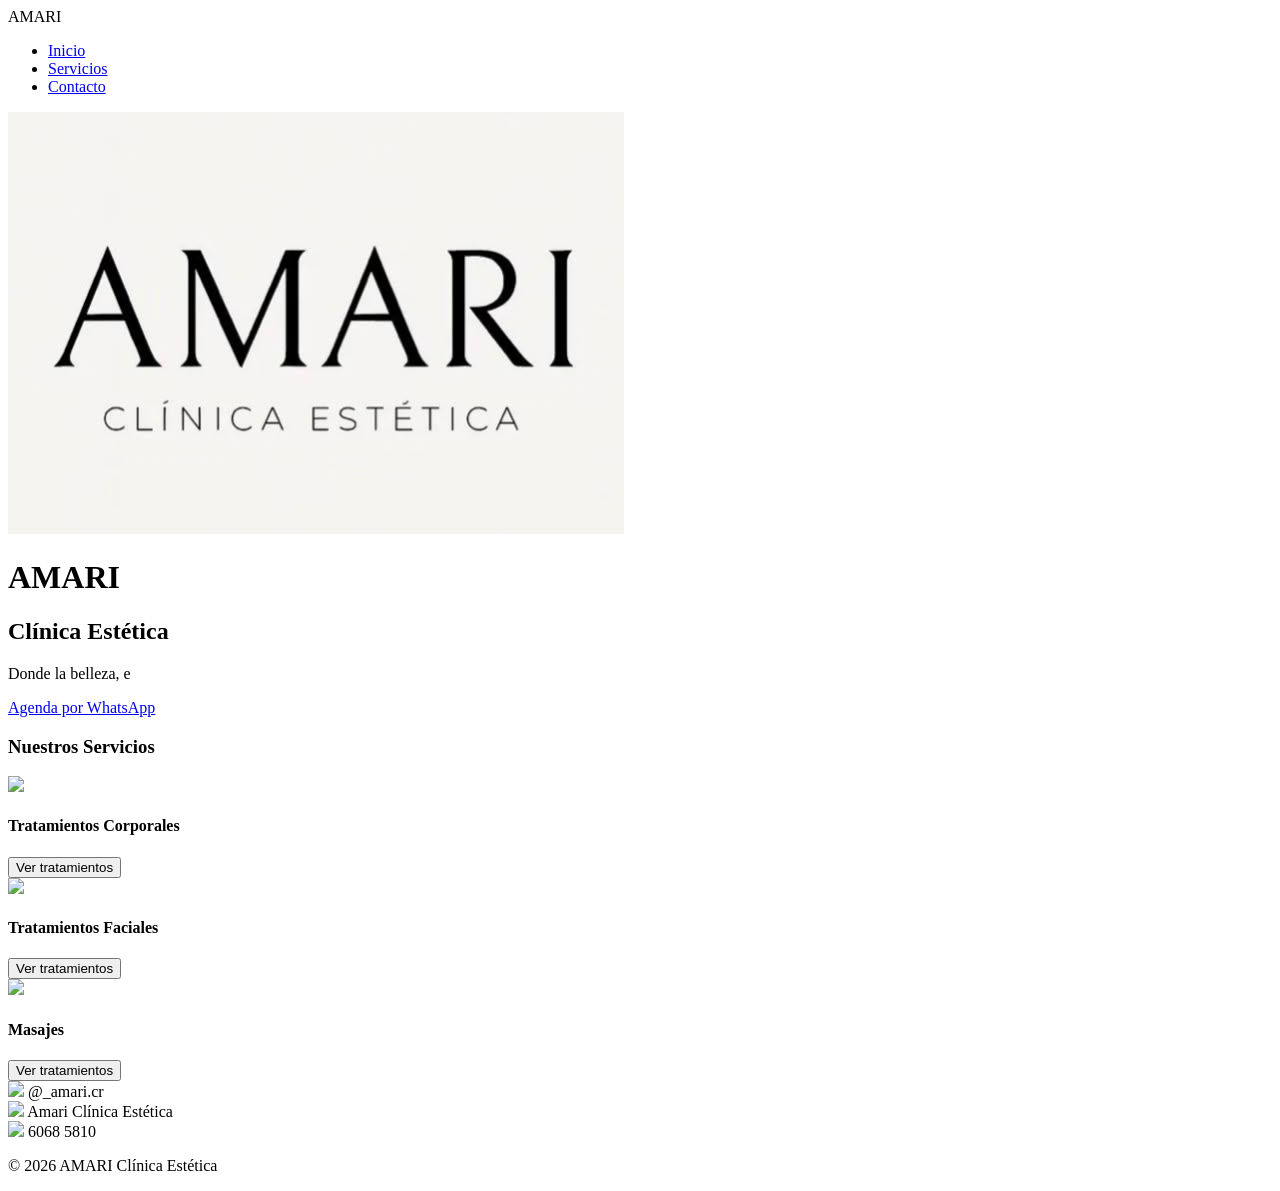
==== commit f3e577c4: "Fix HTML structure and remove duplicate content" ====
--- a/index.html
+++ b/index.html
@@ -203,126 +203,4 @@
 </body>
 
 </html>
-</head><!DOCTYPE html>
-
-<html lang="es">
-
-<head>
-
-<meta charset="UTF-8">
-
-<link rel="stylesheet" href="style.css">
-
-<title>Faciales</title>
-
 </head>
-
-<body>
-
-<section class="servicios">
-
-<h1>Tratamientos Faciales</h1>
-
-<div class="cards">
-
-<div class="card">
-
-<img src="hydrafacial.jpg">
-
-<h3>Hydrafacial</h3>
-
-<p>Limpieza profunda, hidratación y luminosidad.</p>
-
-<h2>₡35.000</h2>
-
-<a class="boton"
-
-href="https://wa.me/50660685810?text=Hola,%20me%20gustaría%20más%20información%20sobre%20Hydrafacial">
-
-Agendar
-
-</a>
-
-</div>
-
-</div>
-
-</section>
-
-</body>
-
-</html>
-
-<body>
-
-<header>
-
-<img src="logo.png" class="logo">
-
-<h1>AMARI</h1>
-
-<p class="subtitulo">Clínica Estética</p>
-
-<p class="descripcion">
-
-Realzamos tu belleza natural mediante tratamientos faciales,
-corporales y masajes diseñados para ayudarte a sentirte bien por
-dentro y por fuera.
-
-</p>
-
-<a href="https://wa.me/50660685810?text=Hola,%20me%20gustaría%20más%20información"
-class="boton">
-
-Agendar
-
-</a>
-
-</header>
-
-<section class="servicios">
-
-<h2>Nuestros Servicios</h2>
-
-<div class="cards">
-
-<a href="corporales.html" class="card">
-
-<img src="corporales.jpg">
-
-<h3>Tratamientos Corporales</h3>
-
-</a>
-
-<a href="faciales.html" class="card">
-
-<img src="faciales.jpg">
-
-<h3>Tratamientos Faciales</h3>
-
-</a>
-
-<a href="masajes.html" class="card">
-
-<img src="masajes.jpg">
-
-<h3>Masajes</h3>
-
-</a>
-
-</div>
-
-</section>
-
-<footer>
-
-<h3>Contacto</h3>
-
-<p>📞 6068-5810</p>
-
-<p>Instagram: @_amaricr</p>
-
-</footer>
-
-</body>
-</html>
